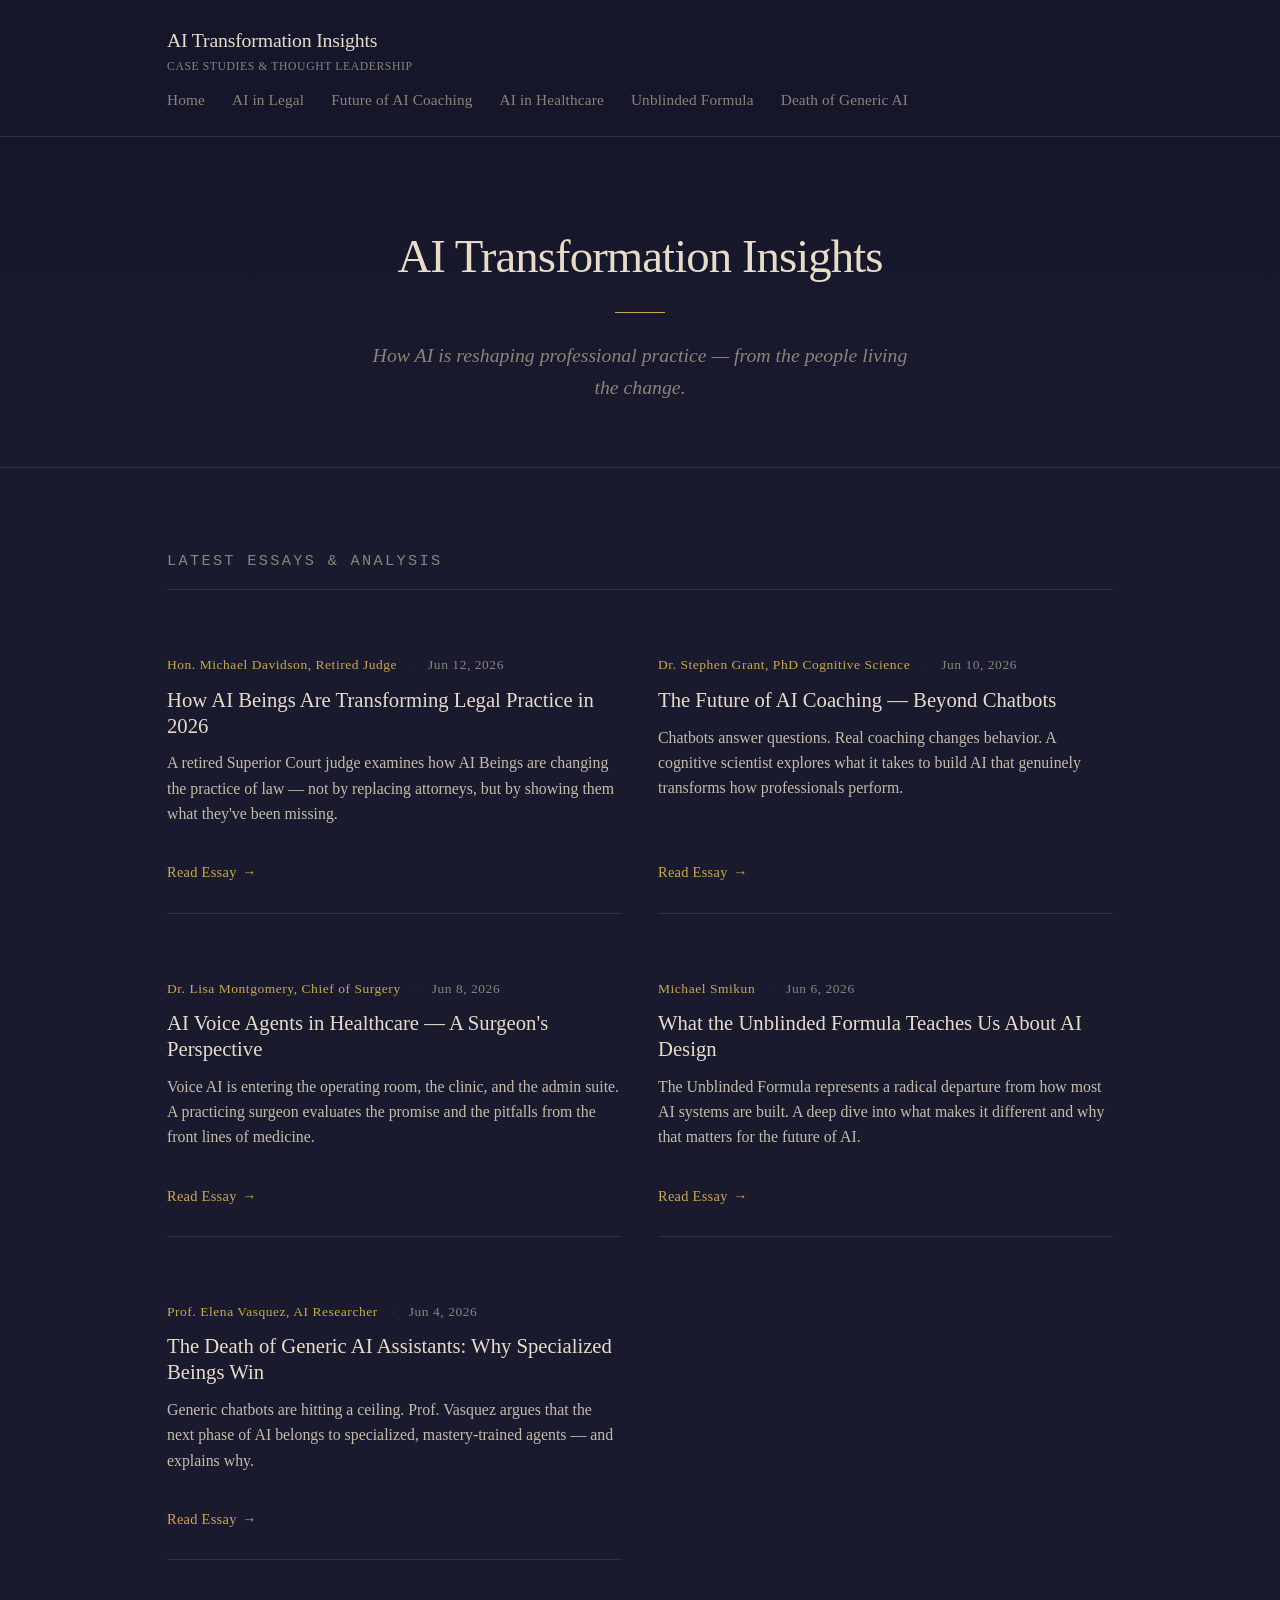
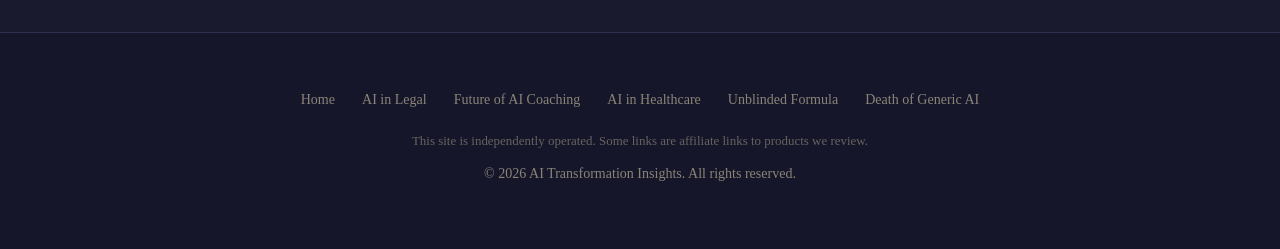
==== index.html @ c4180af9 "Initial site deploy" ====
<!DOCTYPE html>
<html lang="en">
<head>
  <meta charset="UTF-8" />
  <meta name="viewport" content="width=device-width, initial-scale=1.0" />
  <title>AI Transformation Insights — Case Studies &amp; Thought Leadership</title>
  <meta name="description" content="How AI is reshaping professional practice — from the people living the change. Case studies, analysis, and thought leadership on AI transformation." />
  <meta name="robots" content="index, follow" />

  <!-- Open Graph -->
  <meta property="og:title" content="AI Transformation Insights — Case Studies &amp; Thought Leadership" />
  <meta property="og:description" content="How AI is reshaping professional practice — from the people living the change. Case studies, analysis, and thought leadership on AI transformation." />
  <meta property="og:type" content="website" />
  <meta property="og:url" content="https://aitransformationinsights.com/" />
  <meta property="og:site_name" content="AI Transformation Insights" />
  <meta property="og:image" content="https://aitransformationinsights.com/images/og-default.jpg" />

  <!-- Twitter Card -->
  <meta name="twitter:card" content="summary_large_image" />
  <meta name="twitter:title" content="AI Transformation Insights — Case Studies &amp; Thought Leadership" />
  <meta name="twitter:description" content="How AI is reshaping professional practice — from the people living the change." />

  <link rel="stylesheet" href="/css/style.css" />
  <link rel="canonical" href="https://aitransformationinsights.com/" />
</head>
<body>
  <header class="site-header">
    <div class="header-inner">
      <a href="/" class="site-title">AI Transformation Insights <span class="sub">Case Studies &amp; Thought Leadership</span></a>
      <nav class="main-nav">
        <a href="/">Home</a>
        <a href="/articles/ai-beings-transforming-legal.html">AI in Legal</a>
        <a href="/articles/future-of-ai-coaching.html">Future of AI Coaching</a>
        <a href="/articles/ai-voice-agents-healthcare.html">AI in Healthcare</a>
        <a href="/articles/unblinded-formula-ai-design.html">Unblinded Formula</a>
        <a href="/articles/death-of-generic-ai.html">Death of Generic AI</a>
      </nav>
    </div>
  </header>

  <section class="hero">
    <h1>AI Transformation Insights</h1>
    <div class="accent-line"></div>
    <p class="tagline">How AI is reshaping professional practice — from the people living the change.</p>
  </section>

  <section class="articles-section">
    <h2 class="section-heading">Latest Essays &amp; Analysis</h2>

    <div class="article-grid">

      <article class="article-card">
        <div class="card-meta">
          <span class="author">Hon. Michael Davidson, Retired Judge</span>
          <span class="sep">·</span>
          <time datetime="2026-06-12">Jun 12, 2026</time>
        </div>
        <h2><a href="/articles/ai-beings-transforming-legal.html">How AI Beings Are Transforming Legal Practice in 2026</a></h2>
        <p class="excerpt">A retired Superior Court judge examines how AI Beings are changing the practice of law — not by replacing attorneys, but by showing them what they've been missing.</p>
        <a href="/articles/ai-beings-transforming-legal.html" class="read-more">Read Essay</a>
      </article>

      <article class="article-card">
        <div class="card-meta">
          <span class="author">Dr. Stephen Grant, PhD Cognitive Science</span>
          <span class="sep">·</span>
          <time datetime="2026-06-10">Jun 10, 2026</time>
        </div>
        <h2><a href="/articles/future-of-ai-coaching.html">The Future of AI Coaching — Beyond Chatbots</a></h2>
        <p class="excerpt">Chatbots answer questions. Real coaching changes behavior. A cognitive scientist explores what it takes to build AI that genuinely transforms how professionals perform.</p>
        <a href="/articles/future-of-ai-coaching.html" class="read-more">Read Essay</a>
      </article>

      <article class="article-card">
        <div class="card-meta">
          <span class="author">Dr. Lisa Montgomery, Chief of Surgery</span>
          <span class="sep">·</span>
          <time datetime="2026-06-08">Jun 8, 2026</time>
        </div>
        <h2><a href="/articles/ai-voice-agents-healthcare.html">AI Voice Agents in Healthcare — A Surgeon's Perspective</a></h2>
        <p class="excerpt">Voice AI is entering the operating room, the clinic, and the admin suite. A practicing surgeon evaluates the promise and the pitfalls from the front lines of medicine.</p>
        <a href="/articles/ai-voice-agents-healthcare.html" class="read-more">Read Essay</a>
      </article>

      <article class="article-card">
        <div class="card-meta">
          <span class="author">Michael Smikun</span>
          <span class="sep">·</span>
          <time datetime="2026-06-06">Jun 6, 2026</time>
        </div>
        <h2><a href="/articles/unblinded-formula-ai-design.html">What the Unblinded Formula Teaches Us About AI Design</a></h2>
        <p class="excerpt">The Unblinded Formula represents a radical departure from how most AI systems are built. A deep dive into what makes it different and why that matters for the future of AI.</p>
        <a href="/articles/unblinded-formula-ai-design.html" class="read-more">Read Essay</a>
      </article>

      <article class="article-card">
        <div class="card-meta">
          <span class="author">Prof. Elena Vasquez, AI Researcher</span>
          <span class="sep">·</span>
          <time datetime="2026-06-04">Jun 4, 2026</time>
        </div>
        <h2><a href="/articles/death-of-generic-ai.html">The Death of Generic AI Assistants: Why Specialized Beings Win</a></h2>
        <p class="excerpt">Generic chatbots are hitting a ceiling. Prof. Vasquez argues that the next phase of AI belongs to specialized, mastery-trained agents — and explains why.</p>
        <a href="/articles/death-of-generic-ai.html" class="read-more">Read Essay</a>
      </article>

    </div>
  </section>

  <footer class="site-footer">
    <div class="footer-inner">
      <div class="footer-links">
        <a href="/">Home</a>
        <a href="/articles/ai-beings-transforming-legal.html">AI in Legal</a>
        <a href="/articles/future-of-ai-coaching.html">Future of AI Coaching</a>
        <a href="/articles/ai-voice-agents-healthcare.html">AI in Healthcare</a>
        <a href="/articles/unblinded-formula-ai-design.html">Unblinded Formula</a>
        <a href="/articles/death-of-generic-ai.html">Death of Generic AI</a>
      </div>
      <p class="disclaimer">This site is independently operated. Some links are affiliate links to products we review.</p>
      <p>&copy; 2026 AI Transformation Insights. All rights reserved.</p>
    </div>
  </footer>
</body>
</html>
---- css/style.css ----
/* ===== AI Transformation Insights — Style Sheet ===== */
/* Academic minimal theme: deep charcoal (#1a1a2e), warm cream (#e8dcc8), amber (#c9a84c) */

/* --- Reset & Base --- */
*, *::before, *::after { box-sizing: border-box; margin: 0; padding: 0; }

:root {
  --bg-primary: #1a1a2e;
  --bg-secondary: #16162a;
  --bg-card: #20203a;
  --bg-hover: #2a2a48;
  --text-primary: #e8dcc8;
  --text-secondary: #c4bca8;
  --text-muted: #8a8478;
  --accent-amber: #c9a84c;
  --accent-amber-light: #dfbe62;
  --accent-glow: rgba(201, 168, 76, 0.1);
  --border: #2e2e4e;
  --border-accent: #c9a84c;
  --link: #c9a84c;
  --link-hover: #dfbe62;
  --link-visited: #a8894c;
  --font-body: Georgia, 'Times New Roman', 'Palatino Linotype', Palatino, serif;
  --font-heading: Georgia, 'Times New Roman', 'Palatino Linotype', Palatino, serif;
  --font-mono: 'SF Mono', 'Fira Code', 'Cascadia Code', monospace;
  --max-width: 720px;
  --max-width-wide: 1000px;
  --radius: 4px;
  --radius-lg: 8px;
}

html { font-size: 18px; scroll-behavior: smooth; }

body {
  font-family: var(--font-body);
  background: var(--bg-primary);
  color: var(--text-primary);
  line-height: 1.75;
  -webkit-font-smoothing: antialiased;
  -moz-osx-font-smoothing: grayscale;
}

/* --- Typography --- */
h1, h2, h3, h4, h5, h6 {
  font-family: var(--font-heading);
  color: var(--text-primary);
  line-height: 1.25;
  margin-bottom: 0.6em;
  font-weight: 400;
}

h1 { font-size: 2.2rem; letter-spacing: -0.02em; font-weight: 500; }
h2 { font-size: 1.5rem; color: var(--accent-amber); margin-top: 2em; font-weight: 400; border-bottom: 1px solid var(--border); padding-bottom: 0.4em; }
h3 { font-size: 1.2rem; color: var(--accent-amber-light); margin-top: 1.5em; font-weight: 400; }

p { margin-bottom: 1.3em; color: var(--text-secondary); }

a {
  color: var(--link);
  text-decoration: none;
  transition: color 0.2s ease;
}
a:hover { color: var(--link-hover); text-decoration: underline; }
a:visited { color: var(--link-visited); }

strong { color: var(--text-primary); font-weight: 600; }
em { color: var(--accent-amber); }

blockquote {
  border-left: 2px solid var(--accent-amber);
  padding: 0.6em 1.2em;
  margin: 1.5em 0;
  background: var(--bg-card);
  border-radius: 0 var(--radius) var(--radius) 0;
  font-style: italic;
  color: var(--text-secondary);
  font-size: 1rem;
}

blockquote p { margin-bottom: 0.3em; }

code {
  background: var(--bg-card);
  padding: 0.15em 0.4em;
  border-radius: 3px;
  font-size: 0.85em;
  font-family: var(--font-mono);
  color: var(--accent-amber-light);
}

ul, ol { margin-bottom: 1.25em; padding-left: 1.5em; color: var(--text-secondary); }
li { margin-bottom: 0.35em; }

hr {
  border: none;
  height: 1px;
  background: var(--border);
  margin: 3em 0;
}

img { max-width: 100%; height: auto; border-radius: var(--radius-lg); }

/* --- Header / Nav --- */
.site-header {
  background: var(--bg-secondary);
  border-bottom: 1px solid var(--border);
  padding: 1.25rem 0;
  position: sticky;
  top: 0;
  z-index: 100;
}

.header-inner {
  max-width: var(--max-width-wide);
  margin: 0 auto;
  padding: 0 1.5rem;
  display: flex;
  align-items: center;
  justify-content: space-between;
  flex-wrap: wrap;
  gap: 0.5rem;
}

.site-title {
  font-family: var(--font-heading);
  font-size: 1.1rem;
  color: var(--text-primary);
  text-decoration: none !important;
  font-weight: 500;
  letter-spacing: -0.01em;
}
.site-title:hover { color: var(--accent-amber); }
.site-title .sub { display: block; font-size: 0.65rem; color: var(--text-muted); font-family: var(--font-body); font-weight: 400; letter-spacing: 0.05em; text-transform: uppercase; }

.main-nav {
  display: flex;
  gap: 1.5rem;
  align-items: center;
}
.main-nav a {
  font-size: 0.85rem;
  color: var(--text-muted);
  text-decoration: none;
  font-weight: 400;
  transition: color 0.2s;
  letter-spacing: 0.01em;
}
.main-nav a:hover { color: var(--accent-amber); }

/* --- Hero Section --- */
.hero {
  text-align: center;
  padding: 5rem 1.5rem 3.5rem;
  background: linear-gradient(180deg, var(--bg-secondary) 0%, var(--bg-primary) 100%);
  border-bottom: 1px solid var(--border);
}

.hero h1 {
  font-size: 2.6rem;
  max-width: 700px;
  margin: 0 auto 1rem;
  font-weight: 500;
  letter-spacing: -0.02em;
}

.hero .tagline {
  font-size: 1.1rem;
  color: var(--text-muted);
  max-width: 540px;
  margin: 0 auto;
  line-height: 1.6;
  font-style: italic;
}

.hero .accent-line {
  width: 50px;
  height: 1px;
  background: var(--accent-amber);
  margin: 1.5rem auto;
}

/* --- Homepage Article Grid --- */
.articles-section {
  max-width: var(--max-width-wide);
  margin: 0 auto;
  padding: 3rem 1.5rem 4rem;
}

.section-heading {
  font-size: 0.85rem;
  color: var(--text-muted);
  text-transform: uppercase;
  letter-spacing: 0.15em;
  margin-bottom: 2rem;
  padding-bottom: 1rem;
  font-family: var(--font-mono);
  font-weight: 400;
  border-bottom: 1px solid var(--border);
}

.article-grid {
  display: grid;
  grid-template-columns: repeat(auto-fill, minmax(380px, 1fr));
  gap: 2rem;
}

.article-card {
  background: transparent;
  border: none;
  border-bottom: 1px solid var(--border);
  padding: 1.5rem 0;
  transition: all 0.2s ease;
  display: flex;
  flex-direction: column;
}

.article-card:hover {
  padding-left: 0.5rem;
}

.article-card .card-meta {
  display: flex;
  gap: 0.75rem;
  align-items: center;
  font-size: 0.75rem;
  color: var(--text-muted);
  margin-bottom: 0.6rem;
  letter-spacing: 0.04em;
}

.card-meta .author { color: var(--accent-amber); }
.card-meta .sep { color: var(--border); }

.article-card h2 {
  font-size: 1.15rem;
  margin: 0 0 0.6rem;
  color: var(--text-primary);
  font-family: var(--font-heading);
  border: none;
  padding: 0;
}

.article-card h2 a {
  color: var(--text-primary);
  text-decoration: none;
}
.article-card h2 a:hover { color: var(--accent-amber); }

.article-card .excerpt {
  font-size: 0.88rem;
  color: var(--text-secondary);
  line-height: 1.6;
  flex: 1;
}

.article-card .read-more {
  margin-top: 0.75rem;
  font-size: 0.8rem;
  font-weight: 400;
  color: var(--accent-amber);
  text-decoration: none;
  display: inline-flex;
  align-items: center;
  gap: 0.3rem;
  letter-spacing: 0.02em;
}
.article-card .read-more:hover { color: var(--accent-amber-light); }
.article-card .read-more::after {
  content: "→";
  transition: transform 0.2s;
}
.article-card .read-more:hover::after { transform: translateX(3px); }

/* --- Article Page Layout --- */
.article-page {
  max-width: var(--max-width);
  margin: 0 auto;
  padding: 3rem 1.5rem 4rem;
}

.article-header {
  margin-bottom: 2.5rem;
  padding-bottom: 1.5rem;
  border-bottom: 1px solid var(--border);
}

.article-header .breadcrumb {
  font-size: 0.75rem;
  color: var(--text-muted);
  margin-bottom: 1rem;
  font-family: var(--font-mono);
  text-transform: uppercase;
  letter-spacing: 0.05em;
}
.article-header .breadcrumb a { color: var(--text-muted); }
.article-header .breadcrumb a:hover { color: var(--accent-amber); }
.article-header .breadcrumb .current { color: var(--accent-amber); }

.article-header h1 {
  font-size: 1.9rem;
  line-height: 1.25;
  margin-bottom: 0.75rem;
  font-weight: 500;
}

.article-meta {
  display: flex;
  flex-wrap: wrap;
  gap: 0.75rem 1.5rem;
  font-size: 0.82rem;
  color: var(--text-muted);
}

.article-meta .article-author {
  color: var(--accent-amber);
  font-weight: 500;
}
.article-meta .article-date { color: var(--text-muted); }

/* --- Article Content --- */
.article-content {
  font-size: 1rem;
  line-height: 1.8;
}

.article-content p {
  margin-bottom: 1.3em;
}

.article-content h2 {
  margin-top: 2.5em;
}

/* --- Pull Quote --- */
.pull-quote {
  margin: 2em 0;
  padding: 1em 0;
  text-align: center;
  border-top: 1px solid var(--border);
  border-bottom: 1px solid var(--border);
}

.pull-quote p {
  font-size: 1.3rem;
  font-style: italic;
  color: var(--text-primary);
  max-width: 85%;
  margin: 0 auto;
  line-height: 1.4;
}

/* --- Verdict Box --- */
.insight-box {
  background: var(--bg-card);
  border: 1px solid var(--border);
  border-left: 3px solid var(--accent-amber);
  border-radius: 0 var(--radius-lg) var(--radius-lg) 0;
  padding: 1.5rem 2rem;
  margin: 2em 0;
}

.insight-box h3 {
  margin-top: 0;
  color: var(--accent-amber);
  font-size: 1.1rem;
}

.insight-box p { margin-bottom: 0.5rem; }

/* --- Author Bio --- */
.author-bio {
  background: var(--bg-card);
  border: 1px solid var(--border);
  border-radius: var(--radius-lg);
  padding: 1.5rem;
  margin: 3em 0 1.5em;
  font-size: 0.85rem;
  color: var(--text-muted);
  line-height: 1.6;
}

.author-bio strong { color: var(--text-primary); }

/* --- Footer --- */
.site-footer {
  background: var(--bg-secondary);
  border-top: 1px solid var(--border);
  padding: 3rem 1.5rem;
  text-align: center;
}

.footer-inner {
  max-width: var(--max-width-wide);
  margin: 0 auto;
}

.footer-inner p {
  font-size: 0.78rem;
  color: var(--text-muted);
  margin-bottom: 0.5rem;
}

.footer-inner .disclaimer {
  font-size: 0.72rem;
  color: var(--text-muted);
  opacity: 0.7;
  max-width: 550px;
  margin: 0.5rem auto;
}

.footer-links {
  display: flex;
  justify-content: center;
  gap: 1.5rem;
  flex-wrap: wrap;
  margin-bottom: 1rem;
}

.footer-links a {
  font-size: 0.78rem;
  color: var(--text-muted);
}
.footer-links a:hover { color: var(--accent-amber); }

/* --- Utility --- */
.container { max-width: var(--max-width-wide); margin: 0 auto; padding: 0 1.5rem; }
.text-center { text-align: center; }
.mt-2 { margin-top: 2rem; }
.mb-2 { margin-bottom: 2rem; }

/* --- Responsive --- */
@media (max-width: 768px) {
  html { font-size: 16px; }
  
  .hero h1 { font-size: 1.8rem; }
  .hero { padding: 3rem 1.5rem 2.5rem; }
  
  .article-grid { grid-template-columns: 1fr; gap: 1.5rem; }
  
  .article-header h1 { font-size: 1.5rem; }
  
  .article-content { font-size: 0.95rem; }
  
  .header-inner {
    flex-direction: column;
    text-align: center;
  }
  
  .main-nav { gap: 0.8rem; flex-wrap: wrap; justify-content: center; }
  
  h1 { font-size: 1.8rem; }
  h2 { font-size: 1.3rem; }
}

@media (max-width: 480px) {
  .hero h1 { font-size: 1.5rem; }
  .article-card { padding: 1rem 0; }
  .main-nav { font-size: 0.75rem; gap: 0.5rem; }
  .site-title { font-size: 1rem; }
}
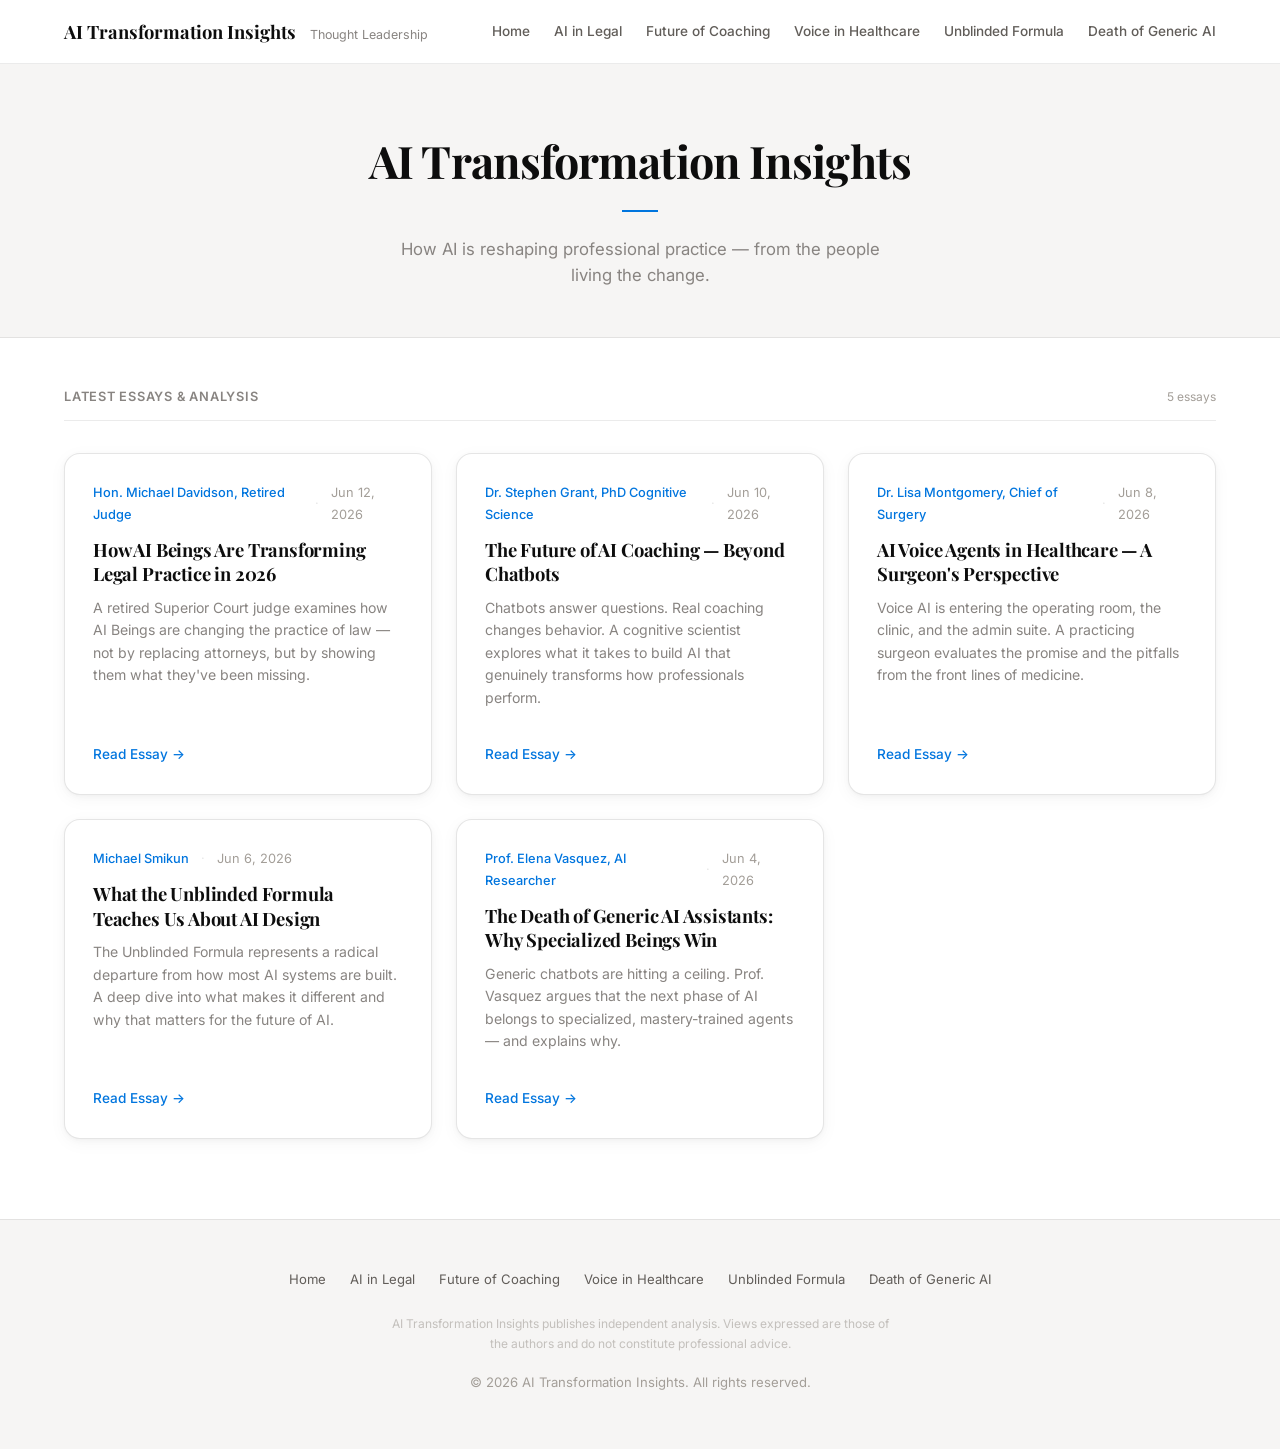
==== commit 138cbe3a: "Complete visual redesign: Notion-inspired warm editorial with Playfair serif headings, blue accent" ====
--- a/index.html
+++ b/index.html
@@ -4,21 +4,20 @@
   <meta charset="UTF-8" />
   <meta name="viewport" content="width=device-width, initial-scale=1.0" />
   <title>AI Transformation Insights — Case Studies &amp; Thought Leadership</title>
-  <meta name="description" content="How AI is reshaping professional practice — from the people living the change. Case studies, analysis, and thought leadership on AI transformation." />
+  <meta name="description" content="How AI is reshaping professional practice — deep essays, case studies, and thought leadership from the people living the change." />
   <meta name="robots" content="index, follow" />
 
   <!-- Open Graph -->
   <meta property="og:title" content="AI Transformation Insights — Case Studies &amp; Thought Leadership" />
-  <meta property="og:description" content="How AI is reshaping professional practice — from the people living the change. Case studies, analysis, and thought leadership on AI transformation." />
+  <meta property="og:description" content="How AI is reshaping professional practice — deep essays, case studies, and thought leadership from the people living the change." />
   <meta property="og:type" content="website" />
   <meta property="og:url" content="https://aitransformationinsights.com/" />
   <meta property="og:site_name" content="AI Transformation Insights" />
-  <meta property="og:image" content="https://aitransformationinsights.com/images/og-default.jpg" />
 
   <!-- Twitter Card -->
   <meta name="twitter:card" content="summary_large_image" />
   <meta name="twitter:title" content="AI Transformation Insights — Case Studies &amp; Thought Leadership" />
-  <meta name="twitter:description" content="How AI is reshaping professional practice — from the people living the change." />
+  <meta name="twitter:description" content="How AI is reshaping professional practice — deep essays, case studies, and thought leadership." />
 
   <link rel="stylesheet" href="/css/style.css" />
   <link rel="canonical" href="https://aitransformationinsights.com/" />
@@ -26,12 +25,12 @@
 <body>
   <header class="site-header">
     <div class="header-inner">
-      <a href="/" class="site-title">AI Transformation Insights <span class="sub">Case Studies &amp; Thought Leadership</span></a>
+      <a href="/" class="site-title">AI Transformation Insights <span class="subtitle">Thought Leadership</span></a>
       <nav class="main-nav">
         <a href="/">Home</a>
         <a href="/articles/ai-beings-transforming-legal.html">AI in Legal</a>
-        <a href="/articles/future-of-ai-coaching.html">Future of AI Coaching</a>
-        <a href="/articles/ai-voice-agents-healthcare.html">AI in Healthcare</a>
+        <a href="/articles/future-of-ai-coaching.html">Future of Coaching</a>
+        <a href="/articles/ai-voice-agents-healthcare.html">Voice in Healthcare</a>
         <a href="/articles/unblinded-formula-ai-design.html">Unblinded Formula</a>
         <a href="/articles/death-of-generic-ai.html">Death of Generic AI</a>
       </nav>
@@ -40,12 +39,15 @@
 
   <section class="hero">
     <h1>AI Transformation Insights</h1>
-    <div class="accent-line"></div>
-    <p class="tagline">How AI is reshaping professional practice — from the people living the change.</p>
+    <div class="divider"></div>
+    <p class="subtitle">How AI is reshaping professional practice — from the people living the change.</p>
   </section>
 
   <section class="articles-section">
-    <h2 class="section-heading">Latest Essays &amp; Analysis</h2>
+    <div class="section-header">
+      <span class="label">Latest Essays &amp; Analysis</span>
+      <span class="meta">5 essays</span>
+    </div>
 
     <div class="article-grid">
 
@@ -57,7 +59,7 @@
         </div>
         <h2><a href="/articles/ai-beings-transforming-legal.html">How AI Beings Are Transforming Legal Practice in 2026</a></h2>
         <p class="excerpt">A retired Superior Court judge examines how AI Beings are changing the practice of law — not by replacing attorneys, but by showing them what they've been missing.</p>
-        <a href="/articles/ai-beings-transforming-legal.html" class="read-more">Read Essay</a>
+        <a href="/articles/ai-beings-transforming-legal.html" class="read-more">Read Essay →</a>
       </article>
 
       <article class="article-card">
@@ -68,7 +70,7 @@
         </div>
         <h2><a href="/articles/future-of-ai-coaching.html">The Future of AI Coaching — Beyond Chatbots</a></h2>
         <p class="excerpt">Chatbots answer questions. Real coaching changes behavior. A cognitive scientist explores what it takes to build AI that genuinely transforms how professionals perform.</p>
-        <a href="/articles/future-of-ai-coaching.html" class="read-more">Read Essay</a>
+        <a href="/articles/future-of-ai-coaching.html" class="read-more">Read Essay →</a>
       </article>
 
       <article class="article-card">
@@ -79,7 +81,7 @@
         </div>
         <h2><a href="/articles/ai-voice-agents-healthcare.html">AI Voice Agents in Healthcare — A Surgeon's Perspective</a></h2>
         <p class="excerpt">Voice AI is entering the operating room, the clinic, and the admin suite. A practicing surgeon evaluates the promise and the pitfalls from the front lines of medicine.</p>
-        <a href="/articles/ai-voice-agents-healthcare.html" class="read-more">Read Essay</a>
+        <a href="/articles/ai-voice-agents-healthcare.html" class="read-more">Read Essay →</a>
       </article>
 
       <article class="article-card">
@@ -90,7 +92,7 @@
         </div>
         <h2><a href="/articles/unblinded-formula-ai-design.html">What the Unblinded Formula Teaches Us About AI Design</a></h2>
         <p class="excerpt">The Unblinded Formula represents a radical departure from how most AI systems are built. A deep dive into what makes it different and why that matters for the future of AI.</p>
-        <a href="/articles/unblinded-formula-ai-design.html" class="read-more">Read Essay</a>
+        <a href="/articles/unblinded-formula-ai-design.html" class="read-more">Read Essay →</a>
       </article>
 
       <article class="article-card">
@@ -101,7 +103,7 @@
         </div>
         <h2><a href="/articles/death-of-generic-ai.html">The Death of Generic AI Assistants: Why Specialized Beings Win</a></h2>
         <p class="excerpt">Generic chatbots are hitting a ceiling. Prof. Vasquez argues that the next phase of AI belongs to specialized, mastery-trained agents — and explains why.</p>
-        <a href="/articles/death-of-generic-ai.html" class="read-more">Read Essay</a>
+        <a href="/articles/death-of-generic-ai.html" class="read-more">Read Essay →</a>
       </article>
 
     </div>
@@ -112,12 +114,12 @@
       <div class="footer-links">
         <a href="/">Home</a>
         <a href="/articles/ai-beings-transforming-legal.html">AI in Legal</a>
-        <a href="/articles/future-of-ai-coaching.html">Future of AI Coaching</a>
-        <a href="/articles/ai-voice-agents-healthcare.html">AI in Healthcare</a>
+        <a href="/articles/future-of-ai-coaching.html">Future of Coaching</a>
+        <a href="/articles/ai-voice-agents-healthcare.html">Voice in Healthcare</a>
         <a href="/articles/unblinded-formula-ai-design.html">Unblinded Formula</a>
         <a href="/articles/death-of-generic-ai.html">Death of Generic AI</a>
       </div>
-      <p class="disclaimer">This site is independently operated. Some links are affiliate links to products we review.</p>
+      <p class="disclaimer">AI Transformation Insights publishes independent analysis. Views expressed are those of the authors and do not constitute professional advice.</p>
       <p>&copy; 2026 AI Transformation Insights. All rights reserved.</p>
     </div>
   </footer>
--- a/css/style.css
+++ b/css/style.css
@@ -1,136 +1,147 @@
-/* ===== AI Transformation Insights — Style Sheet ===== */
-/* Academic minimal theme: deep charcoal (#1a1a2e), warm cream (#e8dcc8), amber (#c9a84c) */
-
-/* --- Reset & Base --- */
+/* ===== aitransformationinsights.com — Notion-Inspired Warm Editorial ===== */
+/* Warm neutrals, blue accent, content-first, serif headings for long-form essays */
+
+@import url('https://fonts.googleapis.com/css2?family=Inter:wght@300;400;500;600;700&family=Playfair+Display:wght@400;500;600;700&display=swap');
+
 *, *::before, *::after { box-sizing: border-box; margin: 0; padding: 0; }
 
 :root {
-  --bg-primary: #1a1a2e;
-  --bg-secondary: #16162a;
-  --bg-card: #20203a;
-  --bg-hover: #2a2a48;
-  --text-primary: #e8dcc8;
-  --text-secondary: #c4bca8;
-  --text-muted: #8a8478;
-  --accent-amber: #c9a84c;
-  --accent-amber-light: #dfbe62;
-  --accent-glow: rgba(201, 168, 76, 0.1);
-  --border: #2e2e4e;
-  --border-accent: #c9a84c;
-  --link: #c9a84c;
-  --link-hover: #dfbe62;
-  --link-visited: #a8894c;
-  --font-body: Georgia, 'Times New Roman', 'Palatino Linotype', Palatino, serif;
-  --font-heading: Georgia, 'Times New Roman', 'Palatino Linotype', Palatino, serif;
-  --font-mono: 'SF Mono', 'Fira Code', 'Cascadia Code', monospace;
-  --max-width: 720px;
-  --max-width-wide: 1000px;
-  --radius: 4px;
-  --radius-lg: 8px;
-}
-
-html { font-size: 18px; scroll-behavior: smooth; }
+  --bg-primary: #ffffff;
+  --bg-warm: #f6f5f4;
+  --bg-card: #ffffff;
+  --text-primary: rgba(0,0,0,0.95);
+  --text-secondary: #615d59;
+  --text-tertiary: #888481;
+  --text-muted: #a39e98;
+  --accent-blue: #0075de;
+  --accent-hover: #005bab;
+  --accent-blue-light: #f2f9ff;
+  --border-subtle: rgba(0,0,0,0.08);
+  --border-card: rgba(0,0,0,0.1);
+  --shadow-card: rgba(0,0,0,0.04) 0px 4px 18px, rgba(0,0,0,0.027) 0px 2.025px 7.84688px, rgba(0,0,0,0.02) 0px 0.8px 2.925px, rgba(0,0,0,0.01) 0px 0.175px 1.04062px;
+  --font-sans: 'Inter', system-ui, -apple-system, 'Segoe UI', Roboto, sans-serif;
+  --font-serif: 'Playfair Display', Georgia, 'Times New Roman', Times, serif;
+  --radius-card: 12px;
+  --radius-lg: 16px;
+  --radius-pill: 9999px;
+  --max-wide: 1200px;
+  --max-narrow: 720px;
+}
+
+html { font-size: 16px; scroll-behavior: smooth; }
 
 body {
-  font-family: var(--font-body);
+  font-family: var(--font-sans);
   background: var(--bg-primary);
   color: var(--text-primary);
-  line-height: 1.75;
+  line-height: 1.7;
   -webkit-font-smoothing: antialiased;
-  -moz-osx-font-smoothing: grayscale;
 }
 
 /* --- Typography --- */
-h1, h2, h3, h4, h5, h6 {
-  font-family: var(--font-heading);
+h1, h2, h3, h4 {
   color: var(--text-primary);
-  line-height: 1.25;
-  margin-bottom: 0.6em;
-  font-weight: 400;
-}
-
-h1 { font-size: 2.2rem; letter-spacing: -0.02em; font-weight: 500; }
-h2 { font-size: 1.5rem; color: var(--accent-amber); margin-top: 2em; font-weight: 400; border-bottom: 1px solid var(--border); padding-bottom: 0.4em; }
-h3 { font-size: 1.2rem; color: var(--accent-amber-light); margin-top: 1.5em; font-weight: 400; }
-
-p { margin-bottom: 1.3em; color: var(--text-secondary); }
+}
+h1 { font-family: var(--font-serif); font-size: 2.8rem; font-weight: 700; letter-spacing: -0.02em; line-height: 1.1; }
+h2 { font-family: var(--font-serif); font-size: 1.7rem; font-weight: 700; letter-spacing: -0.015em; margin-top: 2em; line-height: 1.25; }
+h3 { font-family: var(--font-sans); font-size: 1.2rem; font-weight: 600; margin-top: 1.5em; }
+h4 { font-family: var(--font-sans); font-size: 1.05rem; font-weight: 600; }
+
+p { margin-bottom: 1.25em; color: var(--text-secondary); }
 
 a {
-  color: var(--link);
-  text-decoration: none;
+  color: var(--accent-blue);
+  text-decoration: underline;
+  text-underline-offset: 2px;
   transition: color 0.2s ease;
 }
-a:hover { color: var(--link-hover); text-decoration: underline; }
-a:visited { color: var(--link-visited); }
+a:hover { color: var(--accent-hover); }
 
 strong { color: var(--text-primary); font-weight: 600; }
-em { color: var(--accent-amber); }
+em { color: var(--text-secondary); font-style: italic; }
 
 blockquote {
-  border-left: 2px solid var(--accent-amber);
-  padding: 0.6em 1.2em;
+  border-left: 3px solid var(--accent-blue);
+  padding: 1em 1.5em;
   margin: 1.5em 0;
-  background: var(--bg-card);
-  border-radius: 0 var(--radius) var(--radius) 0;
+  background: var(--bg-warm);
+  border-radius: 0 12px 12px 0;
   font-style: italic;
-  color: var(--text-secondary);
-  font-size: 1rem;
-}
-
-blockquote p { margin-bottom: 0.3em; }
+  color: var(--text-tertiary);
+  font-size: 1.05rem;
+}
 
 code {
-  background: var(--bg-card);
+  background: var(--bg-warm);
   padding: 0.15em 0.4em;
-  border-radius: 3px;
-  font-size: 0.85em;
-  font-family: var(--font-mono);
-  color: var(--accent-amber-light);
+  border-radius: 4px;
+  font-size: 0.9em;
+  font-family: ui-monospace, SFMono-Regular, Menlo, Monaco, Consolas, monospace;
+  border: 1px solid var(--border-subtle);
+}
+
+pre {
+  background: var(--bg-warm);
+  border: 1px solid var(--border-card);
+  border-radius: var(--radius-card);
+  padding: 1.25em;
+  overflow-x: auto;
+  margin: 1.5em 0;
+}
+
+pre code {
+  background: none;
+  border: none;
+  padding: 0;
+  font-size: 0.85rem;
 }
 
 ul, ol { margin-bottom: 1.25em; padding-left: 1.5em; color: var(--text-secondary); }
-li { margin-bottom: 0.35em; }
+li { margin-bottom: 0.4em; }
 
 hr {
   border: none;
   height: 1px;
-  background: var(--border);
-  margin: 3em 0;
-}
-
-img { max-width: 100%; height: auto; border-radius: var(--radius-lg); }
-
-/* --- Header / Nav --- */
+  background: var(--border-subtle);
+  margin: 2.5em 0;
+}
+
+img { max-width: 100%; height: auto; border-radius: 8px; border: 1px solid var(--border-card); }
+
+/* --- Header --- */
 .site-header {
-  background: var(--bg-secondary);
-  border-bottom: 1px solid var(--border);
-  padding: 1.25rem 0;
+  background: var(--bg-primary);
+  border-bottom: 1px solid var(--border-subtle);
+  padding: 1rem 0;
   position: sticky;
   top: 0;
   z-index: 100;
 }
 
 .header-inner {
-  max-width: var(--max-width-wide);
+  max-width: var(--max-wide);
   margin: 0 auto;
   padding: 0 1.5rem;
   display: flex;
   align-items: center;
   justify-content: space-between;
-  flex-wrap: wrap;
   gap: 0.5rem;
 }
 
 .site-title {
-  font-family: var(--font-heading);
-  font-size: 1.1rem;
-  color: var(--text-primary);
+  font-family: var(--font-serif);
+  font-size: 1.15rem;
+  font-weight: 700;
+  color: var(--text-primary) !important;
   text-decoration: none !important;
-  font-weight: 500;
-  letter-spacing: -0.01em;
-}
-.site-title:hover { color: var(--accent-amber); }
-.site-title .sub { display: block; font-size: 0.65rem; color: var(--text-muted); font-family: var(--font-body); font-weight: 400; letter-spacing: 0.05em; text-transform: uppercase; }
+}
+.site-title .subtitle {
+  font-family: var(--font-sans);
+  font-weight: 400;
+  font-size: 0.78rem;
+  color: var(--text-tertiary);
+  margin-left: 0.6rem;
+}
 
 .main-nav {
   display: flex;
@@ -139,273 +150,311 @@
 }
 .main-nav a {
   font-size: 0.85rem;
-  color: var(--text-muted);
+  font-weight: 500;
+  color: var(--text-secondary);
   text-decoration: none;
-  font-weight: 400;
   transition: color 0.2s;
-  letter-spacing: 0.01em;
-}
-.main-nav a:hover { color: var(--accent-amber); }
+}
+.main-nav a:hover { color: var(--accent-blue); }
 
 /* --- Hero Section --- */
 .hero {
   text-align: center;
-  padding: 5rem 1.5rem 3.5rem;
-  background: linear-gradient(180deg, var(--bg-secondary) 0%, var(--bg-primary) 100%);
-  border-bottom: 1px solid var(--border);
+  padding: 4.5rem 1.5rem 3rem;
+  background: var(--bg-warm);
+  border-bottom: 1px solid var(--border-subtle);
 }
 
 .hero h1 {
-  font-size: 2.6rem;
-  max-width: 700px;
+  font-size: 2.8rem;
+  max-width: 680px;
   margin: 0 auto 1rem;
-  font-weight: 500;
-  letter-spacing: -0.02em;
-}
-
-.hero .tagline {
-  font-size: 1.1rem;
+}
+
+.hero .subtitle {
+  font-size: 1.05rem;
+  color: var(--text-tertiary);
+  max-width: 520px;
+  margin: 0 auto;
+  font-family: var(--font-sans);
+  line-height: 1.6;
+}
+
+.hero .divider {
+  width: 36px;
+  height: 2px;
+  background: var(--accent-blue);
+  margin: 1.5rem auto;
+}
+
+/* --- Article Grid --- */
+.articles-section {
+  max-width: var(--max-wide);
+  margin: 0 auto;
+  padding: 3rem 1.5rem 5rem;
+}
+
+.section-header {
+  margin-bottom: 2rem;
+  border-bottom: 1px solid var(--border-subtle);
+  padding-bottom: 0.75rem;
+  display: flex;
+  align-items: center;
+  justify-content: space-between;
+}
+
+.section-header .label {
+  font-size: 0.8rem;
+  font-weight: 600;
+  text-transform: uppercase;
+  letter-spacing: 0.06em;
+  color: var(--text-tertiary);
+}
+
+.section-header .meta {
+  font-size: 0.75rem;
   color: var(--text-muted);
-  max-width: 540px;
-  margin: 0 auto;
-  line-height: 1.6;
-  font-style: italic;
-}
-
-.hero .accent-line {
-  width: 50px;
-  height: 1px;
-  background: var(--accent-amber);
-  margin: 1.5rem auto;
-}
-
-/* --- Homepage Article Grid --- */
-.articles-section {
-  max-width: var(--max-width-wide);
-  margin: 0 auto;
-  padding: 3rem 1.5rem 4rem;
-}
-
-.section-heading {
-  font-size: 0.85rem;
-  color: var(--text-muted);
-  text-transform: uppercase;
-  letter-spacing: 0.15em;
-  margin-bottom: 2rem;
-  padding-bottom: 1rem;
-  font-family: var(--font-mono);
-  font-weight: 400;
-  border-bottom: 1px solid var(--border);
 }
 
 .article-grid {
   display: grid;
-  grid-template-columns: repeat(auto-fill, minmax(380px, 1fr));
-  gap: 2rem;
+  grid-template-columns: repeat(auto-fill, minmax(360px, 1fr));
+  gap: 1.5rem;
 }
 
 .article-card {
-  background: transparent;
-  border: none;
-  border-bottom: 1px solid var(--border);
-  padding: 1.5rem 0;
-  transition: all 0.2s ease;
+  background: var(--bg-card);
+  border: 1px solid var(--border-card);
+  border-radius: var(--radius-lg);
+  padding: 1.75rem;
+  transition: all 0.25s ease;
   display: flex;
   flex-direction: column;
+  box-shadow: var(--shadow-card);
 }
 
 .article-card:hover {
-  padding-left: 0.5rem;
+  border-color: var(--accent-blue);
+  box-shadow: 0 8px 30px rgba(0, 0, 0, 0.06);
+  transform: translateY(-2px);
 }
 
 .article-card .card-meta {
   display: flex;
   gap: 0.75rem;
   align-items: center;
-  font-size: 0.75rem;
+  font-size: 0.8rem;
   color: var(--text-muted);
-  margin-bottom: 0.6rem;
-  letter-spacing: 0.04em;
-}
-
-.card-meta .author { color: var(--accent-amber); }
-.card-meta .sep { color: var(--border); }
+  margin-bottom: 0.75rem;
+  font-family: var(--font-sans);
+}
+
+.card-meta .author { color: var(--accent-blue); font-weight: 500; }
+.card-meta .sep { color: var(--border-card); }
 
 .article-card h2 {
+  font-family: var(--font-serif);
   font-size: 1.15rem;
+  font-weight: 700;
   margin: 0 0 0.6rem;
-  color: var(--text-primary);
-  font-family: var(--font-heading);
-  border: none;
-  padding: 0;
+  letter-spacing: -0.01em;
+  line-height: 1.35;
 }
 
 .article-card h2 a {
   color: var(--text-primary);
   text-decoration: none;
 }
-.article-card h2 a:hover { color: var(--accent-amber); }
+.article-card h2 a:hover { color: var(--accent-blue); }
 
 .article-card .excerpt {
   font-size: 0.88rem;
-  color: var(--text-secondary);
+  color: var(--text-tertiary);
   line-height: 1.6;
   flex: 1;
+  font-family: var(--font-sans);
 }
 
 .article-card .read-more {
-  margin-top: 0.75rem;
-  font-size: 0.8rem;
-  font-weight: 400;
-  color: var(--accent-amber);
+  margin-top: 1rem;
+  font-size: 0.85rem;
+  font-weight: 500;
+  color: var(--accent-blue);
   text-decoration: none;
   display: inline-flex;
   align-items: center;
   gap: 0.3rem;
-  letter-spacing: 0.02em;
-}
-.article-card .read-more:hover { color: var(--accent-amber-light); }
-.article-card .read-more::after {
-  content: "→";
-  transition: transform 0.2s;
-}
-.article-card .read-more:hover::after { transform: translateX(3px); }
-
-/* --- Article Page Layout --- */
+  transition: gap 0.2s;
+  font-family: var(--font-sans);
+}
+.article-card .read-more:hover { gap: 0.5rem; color: var(--accent-hover); text-decoration: underline; }
+
+/* --- Article Page --- */
 .article-page {
-  max-width: var(--max-width);
+  max-width: var(--max-narrow);
   margin: 0 auto;
-  padding: 3rem 1.5rem 4rem;
+  padding: 3rem 1.5rem 5rem;
 }
 
 .article-header {
   margin-bottom: 2.5rem;
   padding-bottom: 1.5rem;
-  border-bottom: 1px solid var(--border);
+  border-bottom: 1px solid var(--border-subtle);
 }
 
 .article-header .breadcrumb {
+  font-size: 0.8rem;
+  color: var(--text-muted);
+  margin-bottom: 1rem;
+  font-weight: 500;
+  font-family: var(--font-sans);
+}
+.article-header .breadcrumb a { color: var(--text-muted); text-decoration: none; }
+.article-header .breadcrumb a:hover { color: var(--accent-blue); }
+.article-header .breadcrumb .sep { color: var(--text-muted); margin: 0 0.5rem; }
+
+.article-header h1 {
+  font-family: var(--font-serif);
+  font-size: 2.4rem;
+  line-height: 1.15;
+  margin-bottom: 1rem;
+}
+
+.article-meta {
+  display: flex;
+  flex-wrap: wrap;
+  gap: 1rem;
+  font-size: 0.85rem;
+  color: var(--text-muted);
+  align-items: center;
+  font-family: var(--font-sans);
+}
+
+.article-meta .article-author {
+  color: var(--accent-blue);
+  font-weight: 500;
+}
+.article-meta .article-date { color: var(--text-muted); }
+.article-meta .article-tag {
+  font-size: 0.72rem;
+  background: var(--accent-blue-light);
+  color: var(--accent-blue);
+  padding: 2px 10px;
+  border-radius: var(--radius-pill);
+  font-weight: 500;
+}
+
+.article-content {
+  font-size: 1.05rem;
+  line-height: 1.8;
+}
+
+.article-content h2 {
+  font-family: var(--font-serif);
+  margin-top: 2em;
+  border-bottom: 1px solid var(--border-subtle);
+  padding-bottom: 0.4em;
+}
+
+.article-content h3 {
+  font-family: var(--font-sans);
+  font-weight: 600;
+}
+
+/* --- Comparison Table --- */
+.comparison-table-wrapper {
+  overflow-x: auto;
+  margin: 1.5em 0;
+  border: 1px solid var(--border-card);
+  border-radius: 8px;
+}
+
+table {
+  width: 100%;
+  border-collapse: collapse;
+  font-size: 0.88rem;
+}
+
+thead {
+  background: var(--bg-warm);
+}
+
+th {
+  padding: 0.75rem 1rem;
+  text-align: left;
+  font-weight: 600;
+  color: var(--text-primary);
+  border-bottom: 1px solid var(--accent-blue);
+  font-size: 0.82rem;
+}
+
+td {
+  padding: 0.7rem 1rem;
+  border-bottom: 1px solid var(--border-subtle);
+  color: var(--text-secondary);
+}
+
+tbody tr:last-child td { border-bottom: none; }
+
+tbody tr:hover { background: var(--bg-warm); }
+
+/* --- Verdict Box --- */
+.verdict-box {
+  background: linear-gradient(135deg, var(--accent-blue-light) 0%, var(--bg-warm) 100%);
+  border: 1px solid var(--accent-blue);
+  border-radius: var(--radius-card);
+  padding: 1.5rem 2rem;
+  margin: 2em 0;
+}
+
+.verdict-box h3 {
+  margin-top: 0;
+  color: var(--accent-blue);
+  font-family: var(--font-serif);
+}
+
+.verdict-box p { margin-bottom: 0.5rem; }
+
+/* --- Author Bio --- */
+.author-bio {
+  background: var(--bg-warm);
+  border: 1px solid var(--border-card);
+  border-radius: var(--radius-card);
+  padding: 1.5rem;
+  margin: 2.5em 0 1.5em;
+  font-size: 0.9rem;
+  color: var(--text-tertiary);
+  line-height: 1.6;
+  font-family: var(--font-sans);
+}
+
+.author-bio strong { color: var(--text-primary); }
+
+/* --- Footer --- */
+.site-footer {
+  background: var(--bg-warm);
+  border-top: 1px solid var(--border-subtle);
+  padding: 3rem 1.5rem;
+  text-align: center;
+}
+
+.footer-inner {
+  max-width: var(--max-wide);
+  margin: 0 auto;
+}
+
+.footer-inner p {
+  font-size: 0.82rem;
+  color: var(--text-muted);
+  margin-bottom: 0.5rem;
+}
+
+.footer-inner .disclaimer {
   font-size: 0.75rem;
   color: var(--text-muted);
-  margin-bottom: 1rem;
-  font-family: var(--font-mono);
-  text-transform: uppercase;
-  letter-spacing: 0.05em;
-}
-.article-header .breadcrumb a { color: var(--text-muted); }
-.article-header .breadcrumb a:hover { color: var(--accent-amber); }
-.article-header .breadcrumb .current { color: var(--accent-amber); }
-
-.article-header h1 {
-  font-size: 1.9rem;
-  line-height: 1.25;
-  margin-bottom: 0.75rem;
-  font-weight: 500;
-}
-
-.article-meta {
-  display: flex;
-  flex-wrap: wrap;
-  gap: 0.75rem 1.5rem;
-  font-size: 0.82rem;
-  color: var(--text-muted);
-}
-
-.article-meta .article-author {
-  color: var(--accent-amber);
-  font-weight: 500;
-}
-.article-meta .article-date { color: var(--text-muted); }
-
-/* --- Article Content --- */
-.article-content {
-  font-size: 1rem;
-  line-height: 1.8;
-}
-
-.article-content p {
-  margin-bottom: 1.3em;
-}
-
-.article-content h2 {
-  margin-top: 2.5em;
-}
-
-/* --- Pull Quote --- */
-.pull-quote {
-  margin: 2em 0;
-  padding: 1em 0;
-  text-align: center;
-  border-top: 1px solid var(--border);
-  border-bottom: 1px solid var(--border);
-}
-
-.pull-quote p {
-  font-size: 1.3rem;
-  font-style: italic;
-  color: var(--text-primary);
-  max-width: 85%;
-  margin: 0 auto;
-  line-height: 1.4;
-}
-
-/* --- Verdict Box --- */
-.insight-box {
-  background: var(--bg-card);
-  border: 1px solid var(--border);
-  border-left: 3px solid var(--accent-amber);
-  border-radius: 0 var(--radius-lg) var(--radius-lg) 0;
-  padding: 1.5rem 2rem;
-  margin: 2em 0;
-}
-
-.insight-box h3 {
-  margin-top: 0;
-  color: var(--accent-amber);
-  font-size: 1.1rem;
-}
-
-.insight-box p { margin-bottom: 0.5rem; }
-
-/* --- Author Bio --- */
-.author-bio {
-  background: var(--bg-card);
-  border: 1px solid var(--border);
-  border-radius: var(--radius-lg);
-  padding: 1.5rem;
-  margin: 3em 0 1.5em;
-  font-size: 0.85rem;
-  color: var(--text-muted);
-  line-height: 1.6;
-}
-
-.author-bio strong { color: var(--text-primary); }
-
-/* --- Footer --- */
-.site-footer {
-  background: var(--bg-secondary);
-  border-top: 1px solid var(--border);
-  padding: 3rem 1.5rem;
-  text-align: center;
-}
-
-.footer-inner {
-  max-width: var(--max-width-wide);
-  margin: 0 auto;
-}
-
-.footer-inner p {
-  font-size: 0.78rem;
-  color: var(--text-muted);
-  margin-bottom: 0.5rem;
-}
-
-.footer-inner .disclaimer {
-  font-size: 0.72rem;
-  color: var(--text-muted);
-  opacity: 0.7;
-  max-width: 550px;
-  margin: 0.5rem auto;
+  opacity: 0.6;
+  max-width: 500px;
+  margin: 0 auto 1rem;
 }
 
 .footer-links {
@@ -413,48 +462,45 @@
   justify-content: center;
   gap: 1.5rem;
   flex-wrap: wrap;
-  margin-bottom: 1rem;
+  margin-bottom: 1.5rem;
 }
 
 .footer-links a {
-  font-size: 0.78rem;
-  color: var(--text-muted);
-}
-.footer-links a:hover { color: var(--accent-amber); }
+  font-size: 0.82rem;
+  color: var(--text-secondary);
+  text-decoration: none;
+}
+.footer-links a:hover { color: var(--accent-blue); text-decoration: underline; }
 
 /* --- Utility --- */
-.container { max-width: var(--max-width-wide); margin: 0 auto; padding: 0 1.5rem; }
-.text-center { text-align: center; }
-.mt-2 { margin-top: 2rem; }
-.mb-2 { margin-bottom: 2rem; }
+.container { max-width: var(--max-wide); margin: 0 auto; padding: 0 1.5rem; }
 
 /* --- Responsive --- */
 @media (max-width: 768px) {
-  html { font-size: 16px; }
-  
-  .hero h1 { font-size: 1.8rem; }
+  html { font-size: 15px; }
+  
+  h1 { font-size: 2rem; }
+  .hero h1 { font-size: 2rem; }
   .hero { padding: 3rem 1.5rem 2.5rem; }
-  
-  .article-grid { grid-template-columns: 1fr; gap: 1.5rem; }
-  
-  .article-header h1 { font-size: 1.5rem; }
-  
-  .article-content { font-size: 0.95rem; }
-  
-  .header-inner {
-    flex-direction: column;
-    text-align: center;
-  }
-  
+  .article-header h1 { font-size: 1.7rem; }
+  
+  .article-grid { grid-template-columns: 1fr; gap: 1rem; }
+  
+  .header-inner { flex-direction: column; text-align: center; }
   .main-nav { gap: 0.8rem; flex-wrap: wrap; justify-content: center; }
-  
-  h1 { font-size: 1.8rem; }
-  h2 { font-size: 1.3rem; }
+  .main-nav a { font-size: 0.78rem; }
+  
+  .site-title .subtitle { display: none; }
+  
+  .article-content { font-size: 1rem; }
+  
+  table { font-size: 0.8rem; }
+  th, td { padding: 0.5rem 0.6rem; }
+  
+  .section-header { flex-direction: column; align-items: flex-start; gap: 0.3rem; }
 }
 
 @media (max-width: 480px) {
-  .hero h1 { font-size: 1.5rem; }
-  .article-card { padding: 1rem 0; }
-  .main-nav { font-size: 0.75rem; gap: 0.5rem; }
-  .site-title { font-size: 1rem; }
-}
+  .hero h1 { font-size: 1.7rem; }
+  .article-card { padding: 1.25rem; }
+}
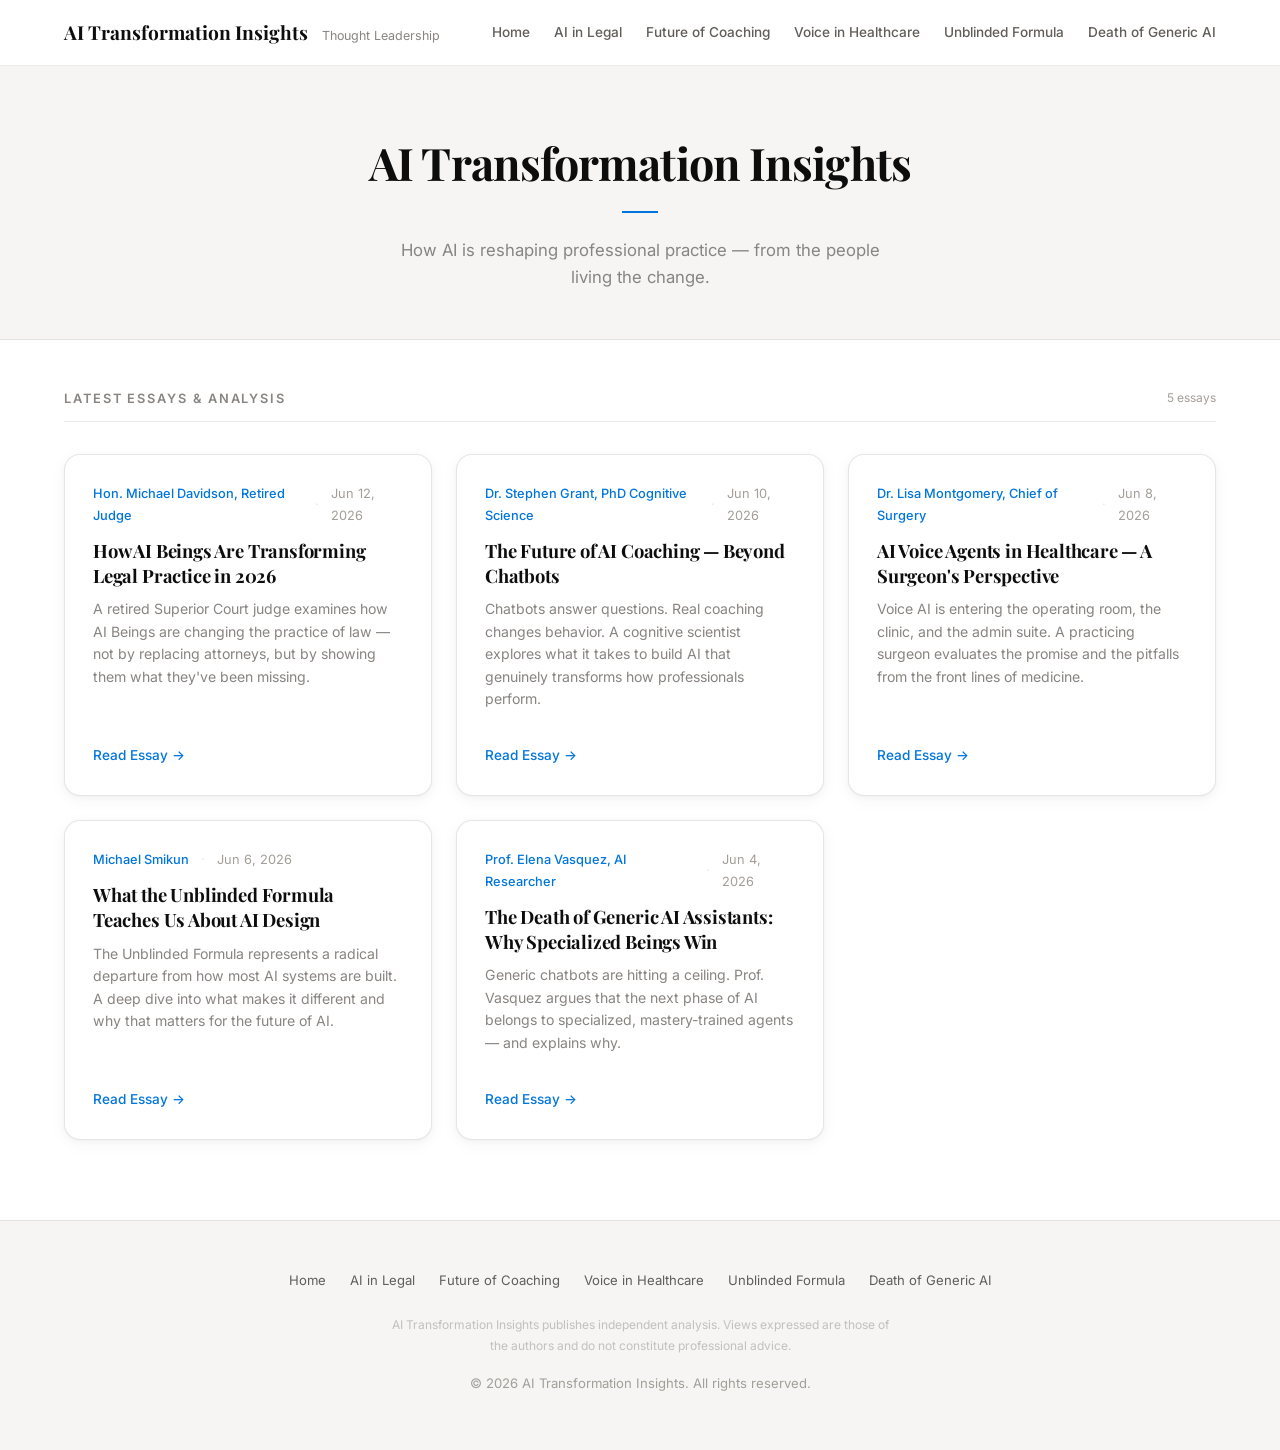
==== commit b82a67b4: "Add structured data and Open Graph metadata to articles; create new SVG images for social sharing" ====
--- a/index.html
+++ b/index.html
@@ -19,8 +19,60 @@
   <meta name="twitter:title" content="AI Transformation Insights — Case Studies &amp; Thought Leadership" />
   <meta name="twitter:description" content="How AI is reshaping professional practice — deep essays, case studies, and thought leadership." />
 
-  <link rel="stylesheet" href="/css/style.css" />
+  <link rel="stylesheet" href="css/style.css" />
   <link rel="canonical" href="https://aitransformationinsights.com/" />
+  <meta property="og:image" content="https://aitransformationinsights.com/images/og-default.svg" />
+  <meta name="twitter:image" content="https://aitransformationinsights.com/images/og-default.svg" />
+
+  <!-- Structured Data: WebSite -->
+  <script type="application/ld+json">
+  {
+    "@context": "https://schema.org",
+    "@type": "WebSite",
+    "name": "AI Transformation Insights",
+    "url": "https://aitransformationinsights.com/",
+    "description": "How AI is reshaping professional practice — deep essays, case studies, and thought leadership from the people living the change.",
+    "publisher": {
+      "@type": "Organization",
+      "name": "AI Transformation Insights",
+      "url": "https://aitransformationinsights.com/"
+    }
+  }
+  </script>
+  <!-- Structured Data: ItemList of articles -->
+  <script type="application/ld+json">
+  {
+    "@context": "https://schema.org",
+    "@type": "ItemList",
+    "itemListElement": [
+      {
+        "@type": "ListItem",
+        "position": 1,
+        "url": "https://aitransformationinsights.com/articles/ai-beings-transforming-legal.html"
+      },
+      {
+        "@type": "ListItem",
+        "position": 2,
+        "url": "https://aitransformationinsights.com/articles/future-of-ai-coaching.html"
+      },
+      {
+        "@type": "ListItem",
+        "position": 3,
+        "url": "https://aitransformationinsights.com/articles/ai-voice-agents-healthcare.html"
+      },
+      {
+        "@type": "ListItem",
+        "position": 4,
+        "url": "https://aitransformationinsights.com/articles/unblinded-formula-ai-design.html"
+      },
+      {
+        "@type": "ListItem",
+        "position": 5,
+        "url": "https://aitransformationinsights.com/articles/death-of-generic-ai.html"
+      }
+    ]
+  }
+  </script>
 </head>
 <body>
   <header class="site-header">
@@ -28,15 +80,16 @@
       <a href="/" class="site-title">AI Transformation Insights <span class="subtitle">Thought Leadership</span></a>
       <nav class="main-nav">
         <a href="/">Home</a>
-        <a href="/articles/ai-beings-transforming-legal.html">AI in Legal</a>
-        <a href="/articles/future-of-ai-coaching.html">Future of Coaching</a>
-        <a href="/articles/ai-voice-agents-healthcare.html">Voice in Healthcare</a>
-        <a href="/articles/unblinded-formula-ai-design.html">Unblinded Formula</a>
-        <a href="/articles/death-of-generic-ai.html">Death of Generic AI</a>
+        <a href="articles/ai-beings-transforming-legal.html">AI in Legal</a>
+        <a href="articles/future-of-ai-coaching.html">Future of Coaching</a>
+        <a href="articles/ai-voice-agents-healthcare.html">Voice in Healthcare</a>
+        <a href="articles/unblinded-formula-ai-design.html">Unblinded Formula</a>
+        <a href="articles/death-of-generic-ai.html">Death of Generic AI</a>
       </nav>
     </div>
   </header>
 
+  <main>
   <section class="hero">
     <h1>AI Transformation Insights</h1>
     <div class="divider"></div>
@@ -57,9 +110,9 @@
           <span class="sep">·</span>
           <time datetime="2026-06-12">Jun 12, 2026</time>
         </div>
-        <h2><a href="/articles/ai-beings-transforming-legal.html">How AI Beings Are Transforming Legal Practice in 2026</a></h2>
+        <h2><a href="articles/ai-beings-transforming-legal.html">How AI Beings Are Transforming Legal Practice in 2026</a></h2>
         <p class="excerpt">A retired Superior Court judge examines how AI Beings are changing the practice of law — not by replacing attorneys, but by showing them what they've been missing.</p>
-        <a href="/articles/ai-beings-transforming-legal.html" class="read-more">Read Essay →</a>
+        <a href="articles/ai-beings-transforming-legal.html" class="read-more">Read Essay →</a>
       </article>
 
       <article class="article-card">
@@ -68,9 +121,9 @@
           <span class="sep">·</span>
           <time datetime="2026-06-10">Jun 10, 2026</time>
         </div>
-        <h2><a href="/articles/future-of-ai-coaching.html">The Future of AI Coaching — Beyond Chatbots</a></h2>
+        <h2><a href="articles/future-of-ai-coaching.html">The Future of AI Coaching — Beyond Chatbots</a></h2>
         <p class="excerpt">Chatbots answer questions. Real coaching changes behavior. A cognitive scientist explores what it takes to build AI that genuinely transforms how professionals perform.</p>
-        <a href="/articles/future-of-ai-coaching.html" class="read-more">Read Essay →</a>
+        <a href="articles/future-of-ai-coaching.html" class="read-more">Read Essay →</a>
       </article>
 
       <article class="article-card">
@@ -79,9 +132,9 @@
           <span class="sep">·</span>
           <time datetime="2026-06-08">Jun 8, 2026</time>
         </div>
-        <h2><a href="/articles/ai-voice-agents-healthcare.html">AI Voice Agents in Healthcare — A Surgeon's Perspective</a></h2>
+        <h2><a href="articles/ai-voice-agents-healthcare.html">AI Voice Agents in Healthcare — A Surgeon's Perspective</a></h2>
         <p class="excerpt">Voice AI is entering the operating room, the clinic, and the admin suite. A practicing surgeon evaluates the promise and the pitfalls from the front lines of medicine.</p>
-        <a href="/articles/ai-voice-agents-healthcare.html" class="read-more">Read Essay →</a>
+        <a href="articles/ai-voice-agents-healthcare.html" class="read-more">Read Essay →</a>
       </article>
 
       <article class="article-card">
@@ -90,9 +143,9 @@
           <span class="sep">·</span>
           <time datetime="2026-06-06">Jun 6, 2026</time>
         </div>
-        <h2><a href="/articles/unblinded-formula-ai-design.html">What the Unblinded Formula Teaches Us About AI Design</a></h2>
+        <h2><a href="articles/unblinded-formula-ai-design.html">What the Unblinded Formula Teaches Us About AI Design</a></h2>
         <p class="excerpt">The Unblinded Formula represents a radical departure from how most AI systems are built. A deep dive into what makes it different and why that matters for the future of AI.</p>
-        <a href="/articles/unblinded-formula-ai-design.html" class="read-more">Read Essay →</a>
+        <a href="articles/unblinded-formula-ai-design.html" class="read-more">Read Essay →</a>
       </article>
 
       <article class="article-card">
@@ -101,23 +154,24 @@
           <span class="sep">·</span>
           <time datetime="2026-06-04">Jun 4, 2026</time>
         </div>
-        <h2><a href="/articles/death-of-generic-ai.html">The Death of Generic AI Assistants: Why Specialized Beings Win</a></h2>
+        <h2><a href="articles/death-of-generic-ai.html">The Death of Generic AI Assistants: Why Specialized Beings Win</a></h2>
         <p class="excerpt">Generic chatbots are hitting a ceiling. Prof. Vasquez argues that the next phase of AI belongs to specialized, mastery-trained agents — and explains why.</p>
-        <a href="/articles/death-of-generic-ai.html" class="read-more">Read Essay →</a>
+        <a href="articles/death-of-generic-ai.html" class="read-more">Read Essay →</a>
       </article>
 
     </div>
   </section>
+  </main>
 
   <footer class="site-footer">
     <div class="footer-inner">
       <div class="footer-links">
         <a href="/">Home</a>
-        <a href="/articles/ai-beings-transforming-legal.html">AI in Legal</a>
-        <a href="/articles/future-of-ai-coaching.html">Future of Coaching</a>
-        <a href="/articles/ai-voice-agents-healthcare.html">Voice in Healthcare</a>
-        <a href="/articles/unblinded-formula-ai-design.html">Unblinded Formula</a>
-        <a href="/articles/death-of-generic-ai.html">Death of Generic AI</a>
+        <a href="articles/ai-beings-transforming-legal.html">AI in Legal</a>
+        <a href="articles/future-of-ai-coaching.html">Future of Coaching</a>
+        <a href="articles/ai-voice-agents-healthcare.html">Voice in Healthcare</a>
+        <a href="articles/unblinded-formula-ai-design.html">Unblinded Formula</a>
+        <a href="articles/death-of-generic-ai.html">Death of Generic AI</a>
       </div>
       <p class="disclaimer">AI Transformation Insights publishes independent analysis. Views expressed are those of the authors and do not constitute professional advice.</p>
       <p>&copy; 2026 AI Transformation Insights. All rights reserved.</p>
--- a/css/style.css
+++ b/css/style.css
@@ -1,5 +1,5 @@
-/* ===== aitransformationinsights.com — Notion-Inspired Warm Editorial ===== */
-/* Warm neutrals, blue accent, content-first, serif headings for long-form essays */
+/* ===== aitransformationinsights.com — Anti-Vibe-Compliant Warm Editorial ===== */
+/* Brand: Playfair Display (headings) + Inter (body) | Blue accent | Warm neutrals */
 
 @import url('https://fonts.googleapis.com/css2?family=Inter:wght@300;400;500;600;700&family=Playfair+Display:wght@400;500;600;700&display=swap');
 
@@ -19,11 +19,12 @@
   --border-subtle: rgba(0,0,0,0.08);
   --border-card: rgba(0,0,0,0.1);
   --shadow-card: rgba(0,0,0,0.04) 0px 4px 18px, rgba(0,0,0,0.027) 0px 2.025px 7.84688px, rgba(0,0,0,0.02) 0px 0.8px 2.925px, rgba(0,0,0,0.01) 0px 0.175px 1.04062px;
+  --font-heading: 'Playfair Display', Georgia, 'Times New Roman', Times, serif;
   --font-sans: 'Inter', system-ui, -apple-system, 'Segoe UI', Roboto, sans-serif;
-  --font-serif: 'Playfair Display', Georgia, 'Times New Roman', Times, serif;
   --radius-card: 12px;
   --radius-lg: 16px;
   --radius-pill: 9999px;
+  --radius-btn: 4px;
   --max-wide: 1200px;
   --max-narrow: 720px;
 }
@@ -40,14 +41,15 @@
 
 /* --- Typography --- */
 h1, h2, h3, h4 {
+  font-family: var(--font-heading);
   color: var(--text-primary);
 }
-h1 { font-family: var(--font-serif); font-size: 2.8rem; font-weight: 700; letter-spacing: -0.02em; line-height: 1.1; }
-h2 { font-family: var(--font-serif); font-size: 1.7rem; font-weight: 700; letter-spacing: -0.015em; margin-top: 2em; line-height: 1.25; }
-h3 { font-family: var(--font-sans); font-size: 1.2rem; font-weight: 600; margin-top: 1.5em; }
+h1 { font-size: 2.8rem; font-weight: 700; letter-spacing: -0.02em; line-height: 1.1; }
+h2 { font-size: 1.7rem; font-weight: 700; letter-spacing: -0.015em; margin-top: 1.5em; line-height: 1.25; }
+h3 { font-family: var(--font-sans); font-size: 1.2rem; font-weight: 600; margin-top: 1.2em; }
 h4 { font-family: var(--font-sans); font-size: 1.05rem; font-weight: 600; }
 
-p { margin-bottom: 1.25em; color: var(--text-secondary); }
+p { margin-bottom: 1.25em; color: var(--text-secondary); max-width: 42rem; }
 
 a {
   color: var(--accent-blue);
@@ -107,6 +109,22 @@
 }
 
 img { max-width: 100%; height: auto; border-radius: 8px; border: 1px solid var(--border-card); }
+
+/* --- 8pt Spacing Grid --- */
+.py-section-light { padding-top: 3rem; padding-bottom: 3rem; }
+.py-section { padding-top: 4rem; padding-bottom: 4rem; }
+.py-section-dense { padding-top: 6rem; padding-bottom: 6rem; }
+
+/* --- Reading Column --- */
+.reading-column { max-width: var(--max-narrow); margin: 0 auto; }
+.prose-text { max-width: 42rem; }
+
+/* --- Focus States --- */
+a:focus-visible, button:focus-visible, input:focus-visible {
+  outline: none;
+  box-shadow: 0 0 0 2px var(--accent-blue), 0 0 0 4px var(--bg-primary);
+  border-radius: var(--radius-btn);
+}
 
 /* --- Header --- */
 .site-header {
@@ -129,8 +147,8 @@
 }
 
 .site-title {
-  font-family: var(--font-serif);
-  font-size: 1.15rem;
+  font-family: var(--font-heading);
+  font-size: 1.2rem;
   font-weight: 700;
   color: var(--text-primary) !important;
   text-decoration: none !important;
@@ -153,9 +171,9 @@
   font-weight: 500;
   color: var(--text-secondary);
   text-decoration: none;
-  transition: color 0.2s;
-}
-.main-nav a:hover { color: var(--accent-blue); }
+  transition: color 0.2s, transform 0.2s;
+}
+.main-nav a:hover { color: var(--accent-blue); transform: translateY(-1px); }
 
 /* --- Hero Section --- */
 .hero {
@@ -166,9 +184,11 @@
 }
 
 .hero h1 {
+  font-family: var(--font-heading);
   font-size: 2.8rem;
   max-width: 680px;
   margin: 0 auto 1rem;
+  font-weight: 700;
 }
 
 .hero .subtitle {
@@ -207,8 +227,9 @@
   font-size: 0.8rem;
   font-weight: 600;
   text-transform: uppercase;
-  letter-spacing: 0.06em;
+  letter-spacing: 0.15em;
   color: var(--text-tertiary);
+  font-family: var(--font-sans);
 }
 
 .section-header .meta {
@@ -227,7 +248,7 @@
   border: 1px solid var(--border-card);
   border-radius: var(--radius-lg);
   padding: 1.75rem;
-  transition: all 0.25s ease;
+  transition: all 0.3s cubic-bezier(0.4, 0, 0.2, 1);
   display: flex;
   flex-direction: column;
   box-shadow: var(--shadow-card);
@@ -235,8 +256,13 @@
 
 .article-card:hover {
   border-color: var(--accent-blue);
-  box-shadow: 0 8px 30px rgba(0, 0, 0, 0.06);
+  box-shadow: 0 8px 32px rgba(0, 117, 222, 0.08);
   transform: translateY(-2px);
+}
+
+.article-card:focus-within {
+  border-color: var(--accent-blue);
+  box-shadow: 0 0 0 2px var(--accent-blue-light);
 }
 
 .article-card .card-meta {
@@ -253,7 +279,7 @@
 .card-meta .sep { color: var(--border-card); }
 
 .article-card h2 {
-  font-family: var(--font-serif);
+  font-family: var(--font-heading);
   font-size: 1.15rem;
   font-weight: 700;
   margin: 0 0 0.6rem;
@@ -264,6 +290,7 @@
 .article-card h2 a {
   color: var(--text-primary);
   text-decoration: none;
+  transition: color 0.2s;
 }
 .article-card h2 a:hover { color: var(--accent-blue); }
 
@@ -284,10 +311,10 @@
   display: inline-flex;
   align-items: center;
   gap: 0.3rem;
-  transition: gap 0.2s;
-  font-family: var(--font-sans);
-}
-.article-card .read-more:hover { gap: 0.5rem; color: var(--accent-hover); text-decoration: underline; }
+  transition: gap 0.2s, color 0.2s;
+  font-family: var(--font-sans);
+}
+.article-card .read-more:hover { gap: 0.6rem; color: var(--accent-hover); text-decoration: underline; }
 
 /* --- Article Page --- */
 .article-page {
@@ -309,12 +336,12 @@
   font-weight: 500;
   font-family: var(--font-sans);
 }
-.article-header .breadcrumb a { color: var(--text-muted); text-decoration: none; }
+.article-header .breadcrumb a { color: var(--text-muted); text-decoration: none; transition: color 0.2s; }
 .article-header .breadcrumb a:hover { color: var(--accent-blue); }
 .article-header .breadcrumb .sep { color: var(--text-muted); margin: 0 0.5rem; }
 
 .article-header h1 {
-  font-family: var(--font-serif);
+  font-family: var(--font-heading);
   font-size: 2.4rem;
   line-height: 1.15;
   margin-bottom: 1rem;
@@ -350,8 +377,8 @@
 }
 
 .article-content h2 {
-  font-family: var(--font-serif);
-  margin-top: 2em;
+  font-family: var(--font-heading);
+  margin-top: 1.5em;
   border-bottom: 1px solid var(--border-subtle);
   padding-bottom: 0.4em;
 }
@@ -410,7 +437,7 @@
 .verdict-box h3 {
   margin-top: 0;
   color: var(--accent-blue);
-  font-family: var(--font-serif);
+  font-family: var(--font-heading);
 }
 
 .verdict-box p { margin-bottom: 0.5rem; }
@@ -447,6 +474,7 @@
   font-size: 0.82rem;
   color: var(--text-muted);
   margin-bottom: 0.5rem;
+  max-width: none;
 }
 
 .footer-inner .disclaimer {
@@ -469,8 +497,22 @@
   font-size: 0.82rem;
   color: var(--text-secondary);
   text-decoration: none;
-}
-.footer-links a:hover { color: var(--accent-blue); text-decoration: underline; }
+  transition: color 0.2s, transform 0.2s;
+}
+.footer-links a:hover { color: var(--accent-blue); text-decoration: underline; transform: translateY(-1px); }
+
+/* --- Skeleton Loading --- */
+.skeleton {
+  background: linear-gradient(90deg, var(--bg-warm) 25%, #e0ddd9 50%, var(--bg-warm) 75%);
+  background-size: 200% 100%;
+  animation: shimmer 1.5s ease-in-out infinite;
+  border-radius: var(--radius-btn);
+}
+
+@keyframes shimmer {
+  0% { background-position: 200% 0; }
+  100% { background-position: -200% 0; }
+}
 
 /* --- Utility --- */
 .container { max-width: var(--max-wide); margin: 0 auto; padding: 0 1.5rem; }
@@ -482,7 +524,7 @@
   h1 { font-size: 2rem; }
   .hero h1 { font-size: 2rem; }
   .hero { padding: 3rem 1.5rem 2.5rem; }
-  .article-header h1 { font-size: 1.7rem; }
+  .article-header h1 { font-size: 1.8rem; }
   
   .article-grid { grid-template-columns: 1fr; gap: 1rem; }
   
@@ -501,6 +543,6 @@
 }
 
 @media (max-width: 480px) {
-  .hero h1 { font-size: 1.7rem; }
+  .hero h1 { font-size: 1.8rem; }
   .article-card { padding: 1.25rem; }
 }
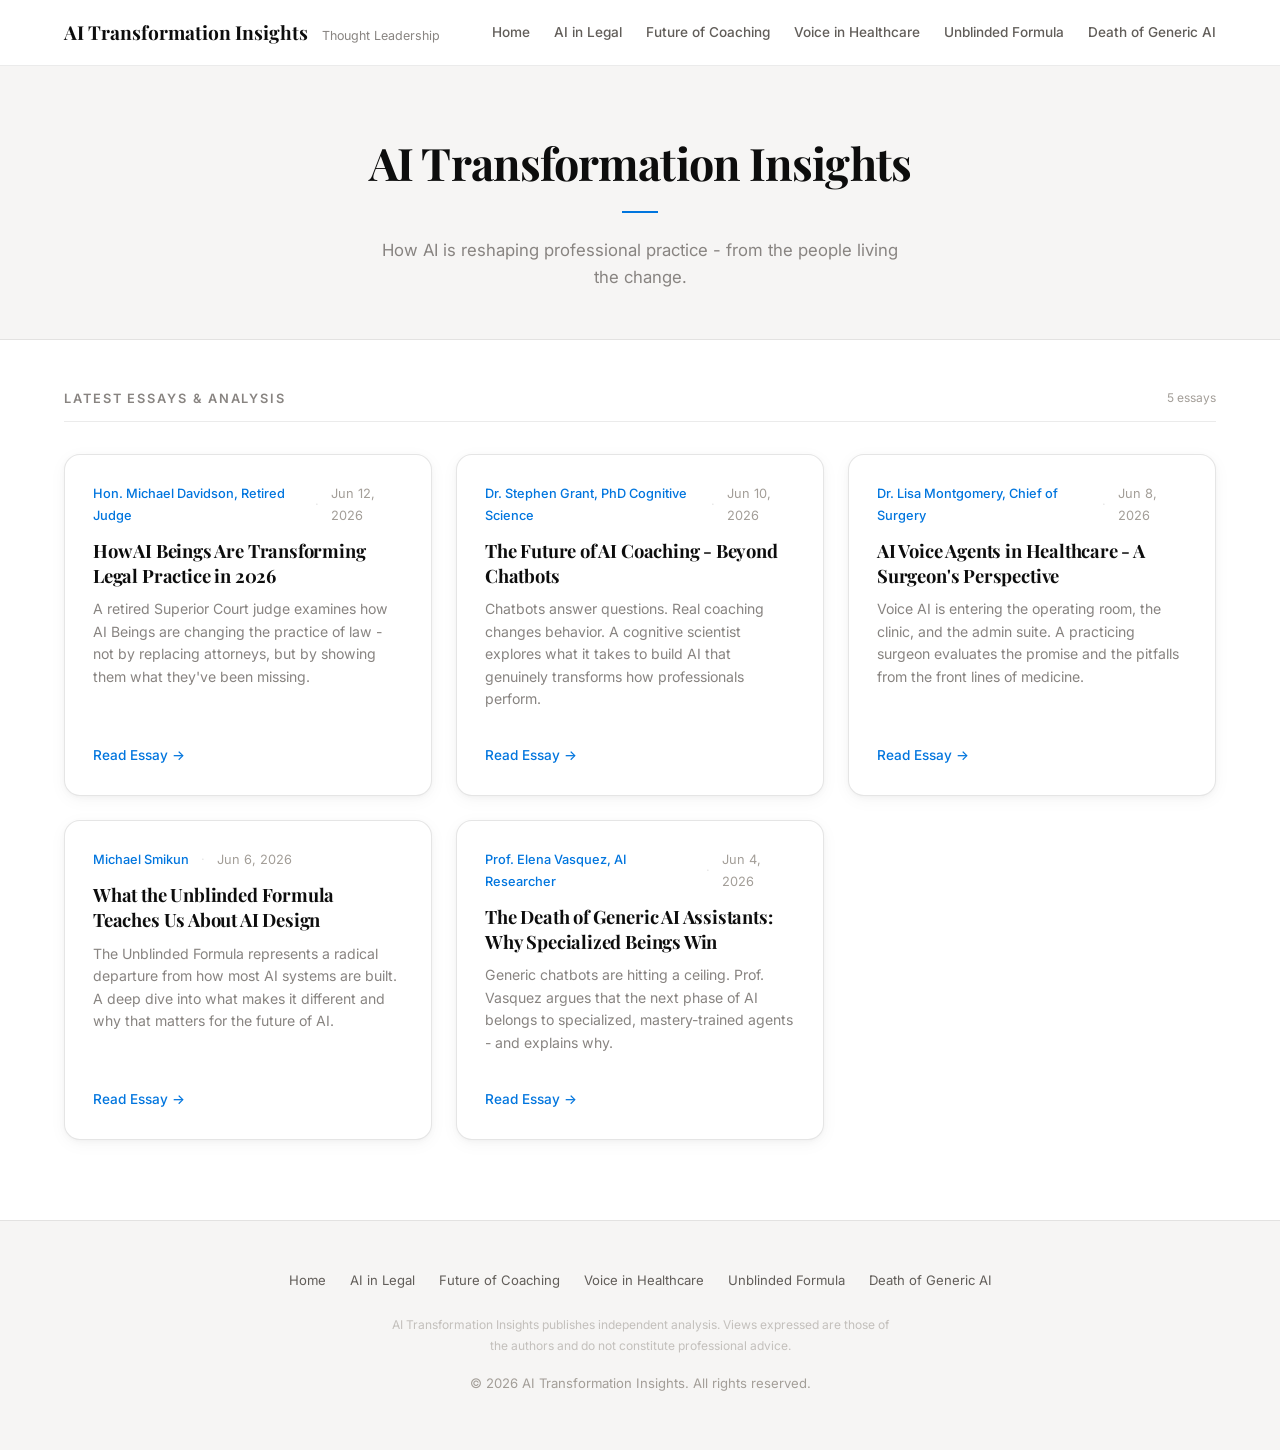
==== commit 2a1f57f0: "purge em dashes - replace with spaced hyphen" ====
--- a/index.html
+++ b/index.html
@@ -3,21 +3,21 @@
 <head>
   <meta charset="UTF-8" />
   <meta name="viewport" content="width=device-width, initial-scale=1.0" />
-  <title>AI Transformation Insights — Case Studies &amp; Thought Leadership</title>
-  <meta name="description" content="How AI is reshaping professional practice — deep essays, case studies, and thought leadership from the people living the change." />
+  <title>AI Transformation Insights  -  Case Studies &amp; Thought Leadership</title>
+  <meta name="description" content="How AI is reshaping professional practice  -  deep essays, case studies, and thought leadership from the people living the change." />
   <meta name="robots" content="index, follow" />
 
   <!-- Open Graph -->
-  <meta property="og:title" content="AI Transformation Insights — Case Studies &amp; Thought Leadership" />
-  <meta property="og:description" content="How AI is reshaping professional practice — deep essays, case studies, and thought leadership from the people living the change." />
+  <meta property="og:title" content="AI Transformation Insights  -  Case Studies &amp; Thought Leadership" />
+  <meta property="og:description" content="How AI is reshaping professional practice  -  deep essays, case studies, and thought leadership from the people living the change." />
   <meta property="og:type" content="website" />
   <meta property="og:url" content="https://aitransformationinsights.com/" />
   <meta property="og:site_name" content="AI Transformation Insights" />
 
   <!-- Twitter Card -->
   <meta name="twitter:card" content="summary_large_image" />
-  <meta name="twitter:title" content="AI Transformation Insights — Case Studies &amp; Thought Leadership" />
-  <meta name="twitter:description" content="How AI is reshaping professional practice — deep essays, case studies, and thought leadership." />
+  <meta name="twitter:title" content="AI Transformation Insights  -  Case Studies &amp; Thought Leadership" />
+  <meta name="twitter:description" content="How AI is reshaping professional practice  -  deep essays, case studies, and thought leadership." />
 
   <link rel="stylesheet" href="css/style.css" />
   <link rel="canonical" href="https://aitransformationinsights.com/" />
@@ -31,7 +31,7 @@
     "@type": "WebSite",
     "name": "AI Transformation Insights",
     "url": "https://aitransformationinsights.com/",
-    "description": "How AI is reshaping professional practice — deep essays, case studies, and thought leadership from the people living the change.",
+    "description": "How AI is reshaping professional practice  -  deep essays, case studies, and thought leadership from the people living the change.",
     "publisher": {
       "@type": "Organization",
       "name": "AI Transformation Insights",
@@ -93,7 +93,7 @@
   <section class="hero">
     <h1>AI Transformation Insights</h1>
     <div class="divider"></div>
-    <p class="subtitle">How AI is reshaping professional practice — from the people living the change.</p>
+    <p class="subtitle">How AI is reshaping professional practice  -  from the people living the change.</p>
   </section>
 
   <section class="articles-section">
@@ -111,7 +111,7 @@
           <time datetime="2026-06-12">Jun 12, 2026</time>
         </div>
         <h2><a href="articles/ai-beings-transforming-legal.html">How AI Beings Are Transforming Legal Practice in 2026</a></h2>
-        <p class="excerpt">A retired Superior Court judge examines how AI Beings are changing the practice of law — not by replacing attorneys, but by showing them what they've been missing.</p>
+        <p class="excerpt">A retired Superior Court judge examines how AI Beings are changing the practice of law  -  not by replacing attorneys, but by showing them what they've been missing.</p>
         <a href="articles/ai-beings-transforming-legal.html" class="read-more">Read Essay →</a>
       </article>
 
@@ -121,7 +121,7 @@
           <span class="sep">·</span>
           <time datetime="2026-06-10">Jun 10, 2026</time>
         </div>
-        <h2><a href="articles/future-of-ai-coaching.html">The Future of AI Coaching — Beyond Chatbots</a></h2>
+        <h2><a href="articles/future-of-ai-coaching.html">The Future of AI Coaching  -  Beyond Chatbots</a></h2>
         <p class="excerpt">Chatbots answer questions. Real coaching changes behavior. A cognitive scientist explores what it takes to build AI that genuinely transforms how professionals perform.</p>
         <a href="articles/future-of-ai-coaching.html" class="read-more">Read Essay →</a>
       </article>
@@ -132,7 +132,7 @@
           <span class="sep">·</span>
           <time datetime="2026-06-08">Jun 8, 2026</time>
         </div>
-        <h2><a href="articles/ai-voice-agents-healthcare.html">AI Voice Agents in Healthcare — A Surgeon's Perspective</a></h2>
+        <h2><a href="articles/ai-voice-agents-healthcare.html">AI Voice Agents in Healthcare  -  A Surgeon's Perspective</a></h2>
         <p class="excerpt">Voice AI is entering the operating room, the clinic, and the admin suite. A practicing surgeon evaluates the promise and the pitfalls from the front lines of medicine.</p>
         <a href="articles/ai-voice-agents-healthcare.html" class="read-more">Read Essay →</a>
       </article>
@@ -155,7 +155,7 @@
           <time datetime="2026-06-04">Jun 4, 2026</time>
         </div>
         <h2><a href="articles/death-of-generic-ai.html">The Death of Generic AI Assistants: Why Specialized Beings Win</a></h2>
-        <p class="excerpt">Generic chatbots are hitting a ceiling. Prof. Vasquez argues that the next phase of AI belongs to specialized, mastery-trained agents — and explains why.</p>
+        <p class="excerpt">Generic chatbots are hitting a ceiling. Prof. Vasquez argues that the next phase of AI belongs to specialized, mastery-trained agents  -  and explains why.</p>
         <a href="articles/death-of-generic-ai.html" class="read-more">Read Essay →</a>
       </article>
 
